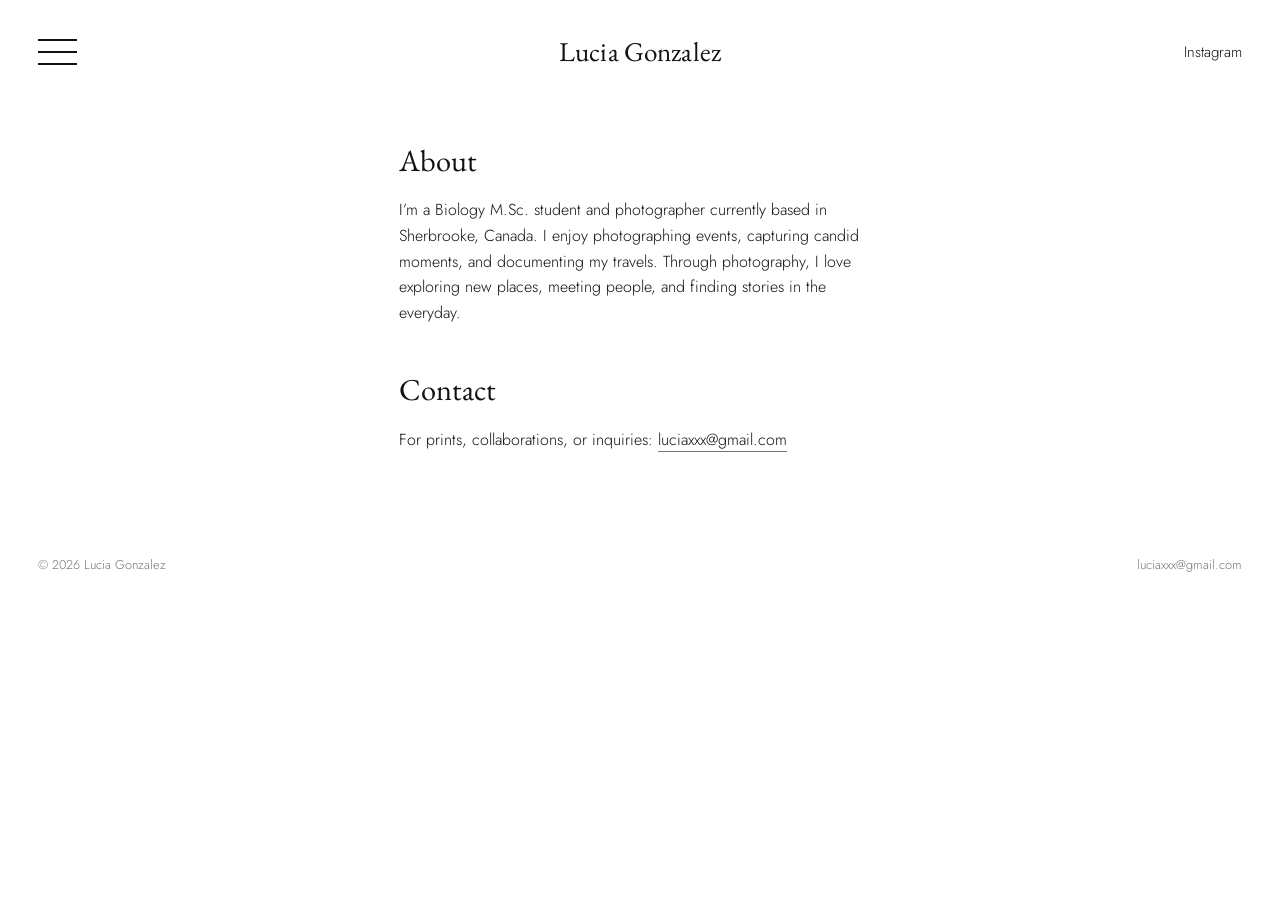
==== about.html @ f6b06390 "Minimal home page with sliding menu" ====
<!DOCTYPE html>
<html lang="en">
<head>
<title>About | Lucia Gonzalez</title>
<meta charset="UTF-8">
<meta name="viewport" content="width=device-width, initial-scale=1">
<link rel="preconnect" href="https://fonts.googleapis.com">
<link rel="preconnect" href="https://fonts.gstatic.com" crossorigin>
<link href="https://fonts.googleapis.com/css2?family=EB+Garamond:wght@400&family=Jost:wght@300;400&display=swap" rel="stylesheet">
<link rel="stylesheet" href="style.css">
</head>
<body>

<header class="top">
  <button class="menu-toggle" type="button" aria-expanded="false" aria-controls="menu" aria-label="Open menu">
    <span></span><span></span><span></span>
  </button>
  <a class="top__name" href="index.html">Lucia Gonzalez</a>
  <a class="top__social" href="https://www.instagram.com/photobymlgt" target="_blank" rel="noopener noreferrer">Instagram</a>
</header>

<nav class="menu" id="menu" aria-label="Primary">
  <a href="index.html">Home</a>
  <a href="work.html">Work</a>
  <span><a href="about.html" aria-current="page">About</a> <i>|</i> <a href="about.html#contact">Contact</a></span>
</nav>

<main class="page page--text">
  <h1>About</h1>
  <p>I&rsquo;m a Biology M.Sc. student and photographer currently based in Sherbrooke, Canada. I enjoy photographing events, capturing candid moments, and documenting my travels. Through photography, I love exploring new places, meeting people, and finding stories in the everyday.</p>
  <h1 id="contact">Contact</h1>
  <p>For prints, collaborations, or inquiries: <a href="mailto:luciaxxx@gmail.com">luciaxxx@gmail.com</a></p>
</main>

<footer class="foot">
  <p>© <span id="year">2026</span> Lucia Gonzalez</p>
  <p><a href="mailto:luciaxxx@gmail.com">luciaxxx@gmail.com</a></p>
</footer>

<script src="script.js"></script>
</body>
</html>
---- style.css ----
/* ---------- tokens ---------- */
:root{
  --bg: #FFFFFF;
  --ink: #111111;
  --ink-dim: #77756F;
  --active: #8E2B1B;

  --display: 'EB Garamond', Georgia, serif;
  --body: 'Jost', 'Avenir Next', 'Helvetica Neue', Arial, sans-serif;

  --header-h: 6.5rem;
  --pad: clamp(1.25rem, 3vw, 2.5rem);
}

*{ box-sizing: border-box; }

body{
  margin: 0;
  background: var(--bg);
  color: var(--ink);
  font-family: var(--body);
  font-weight: 300;
  font-size: 16px;
  line-height: 1.6;
  -webkit-font-smoothing: antialiased;
}

a{ color: inherit; text-decoration: none; }
a:hover{ color: var(--ink-dim); }
a:focus-visible, button:focus-visible{ outline: 2px solid var(--ink); outline-offset: 4px; }

/* ---------- header ---------- */
.top{
  position: relative;
  z-index: 30;
  height: var(--header-h);
  padding: 0 var(--pad);
  display: grid;
  grid-template-columns: 1fr auto 1fr;
  align-items: center;
  background: var(--bg);
}

.top__name{
  font-family: var(--display);
  font-size: 1.7rem;
  letter-spacing: 0.005em;
  text-align: center;
}
.top__social{
  justify-self: end;
  font-size: 0.95rem;
}

/* hamburger -> X */
.menu-toggle{
  justify-self: start;
  position: relative;
  width: 2.4rem;
  height: 1.6rem;
  padding: 0;
  border: 0;
  background: none;
  cursor: pointer;
}
.menu-toggle span{
  position: absolute;
  left: 0;
  width: 100%;
  height: 2px;
  background: var(--ink);
  transition: transform .3s ease, opacity .2s ease, top .3s ease;
}
.menu-toggle span:nth-child(1){ top: 0; }
.menu-toggle span:nth-child(2){ top: calc(50% - 1px); }
.menu-toggle span:nth-child(3){ top: calc(100% - 2px); }
.menu-toggle[aria-expanded="true"] span:nth-child(1){ top: calc(50% - 1px); transform: rotate(45deg); }
.menu-toggle[aria-expanded="true"] span:nth-child(2){ opacity: 0; }
.menu-toggle[aria-expanded="true"] span:nth-child(3){ top: calc(50% - 1px); transform: rotate(-45deg); }

/* ---------- sliding menu ---------- */
.menu{
  position: fixed;
  inset: 0 auto 0 0;
  z-index: 20;
  width: min(75vw, 760px);
  padding: calc(var(--header-h) + 3rem) calc(var(--pad) + 3.2rem) 3rem;
  display: flex;
  flex-direction: column;
  gap: 2.4rem;
  background: var(--bg);
  font-size: 1.5rem;
  transform: translateX(-100%);
  visibility: hidden;
  transition: transform .4s ease, visibility 0s linear .4s;
}
.menu.is-open{
  transform: none;
  visibility: visible;
  transition: transform .4s ease, visibility 0s;
}
.menu a[aria-current="page"]{ color: var(--active); }
.menu i{ font-style: normal; margin: 0 .2rem; }

/* ---------- home ---------- */
.home__image{
  display: block;
  width: 100%;
  height: calc(100vh - var(--header-h));
  height: calc(100svh - var(--header-h));
  min-height: 280px;
  object-fit: cover;
}

/* ---------- inner pages ---------- */
.page{ padding: 1rem var(--pad) 4rem; }
.page--text{ max-width: 62ch; margin: 0 auto; }
.page--text h1{
  font-family: var(--display);
  font-weight: 400;
  font-size: 1.9rem;
  margin: 2.5rem 0 0.8rem;
}
.page--text h1:first-child{ margin-top: 1rem; }
.page--text p{ margin: 0; }
.page--text a{ border-bottom: 1px solid var(--ink-dim); }

.album__grid{
  display: grid;
  grid-template-columns: repeat(auto-fill, minmax(280px, 1fr));
  gap: 1.5rem;
}
.card{ display: block; }
.card img, .album__photo img{
  display: block;
  width: 100%;
  aspect-ratio: 3 / 2;
  object-fit: cover;
}
.card span{ display: block; margin-top: .6rem; font-size: .95rem; }

/* album pages (kept for existing album pages) */
.album__back{ display: inline-block; color: var(--ink-dim); font-size: .85rem; margin-bottom: 2rem; }
.album__header{ margin-bottom: 2.4rem; max-width: 60ch; }
.album__header h1{ font-family: var(--display); font-weight: 400; font-size: 1.9rem; line-height: 1.15; margin: 0 0 .5rem; }
.album__tag, .album__desc{ color: var(--ink-dim); margin: 0 0 .8rem; }
.album__photo{ margin: 0; }
.album__photo figcaption{ padding-top: .5rem; color: var(--ink-dim); font-size: .8rem; }

/* ---------- footer ---------- */
.foot{
  display: flex;
  justify-content: space-between;
  flex-wrap: wrap;
  gap: 1rem;
  padding: var(--pad);
  font-size: .8rem;
  color: var(--ink-dim);
}
.foot p{ margin: 0; }

@media (max-width: 600px){
  :root{ --header-h: 5rem; }
  .top__name{ font-size: 1.4rem; }
  .menu{ width: 85vw; font-size: 1.3rem; padding-left: var(--pad); }
}

@media (prefers-reduced-motion: reduce){
  .menu, .menu.is-open, .menu-toggle span{ transition: none; }
}
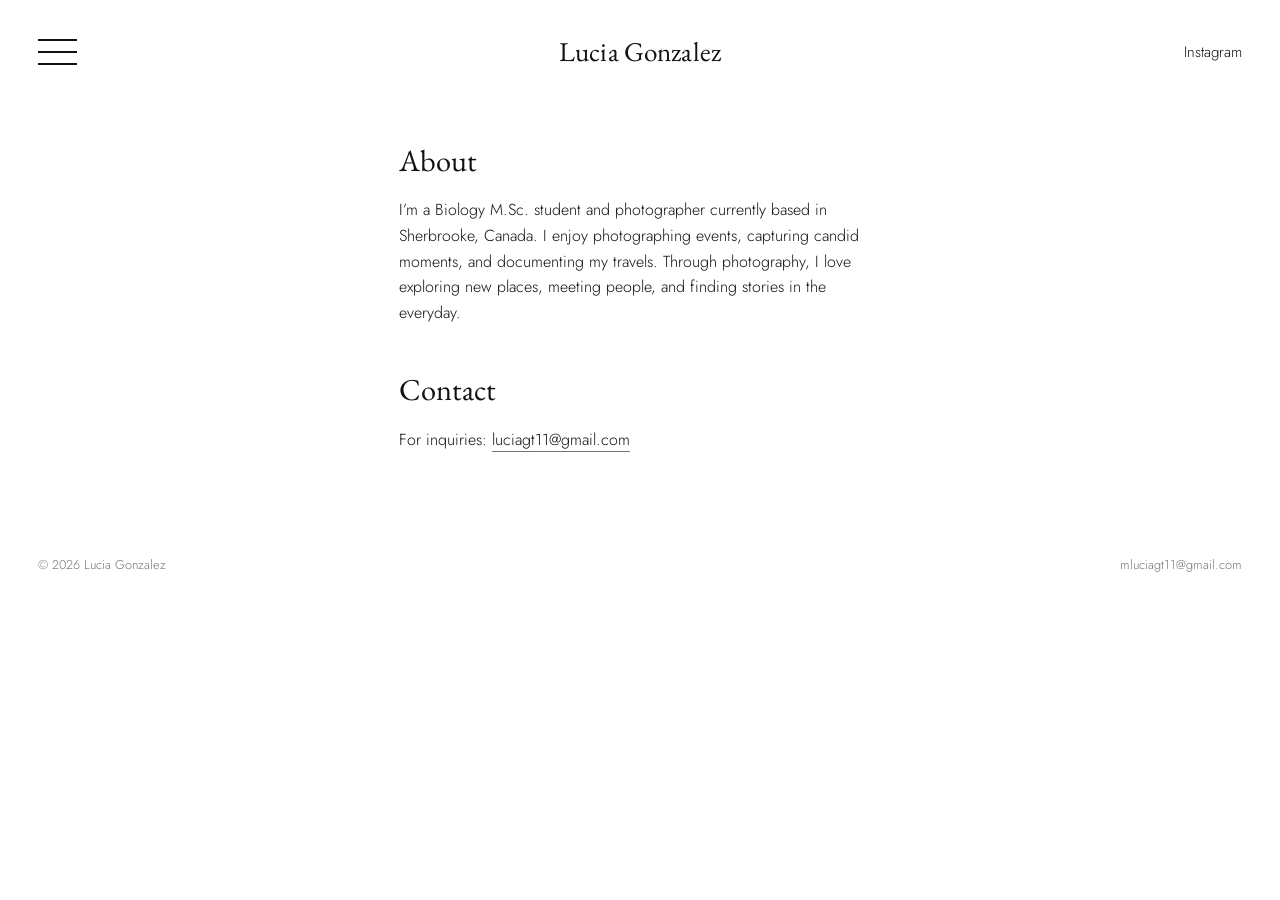
==== commit 2adc7856: "Narrower menu, single About | Contact link" ====
--- a/about.html
+++ b/about.html
@@ -22,21 +22,21 @@
 <nav class="menu" id="menu" aria-label="Primary">
   <a href="index.html">Home</a>
   <a href="work.html">Work</a>
-  <span><a href="about.html" aria-current="page">About</a> <i>|</i> <a href="about.html#contact">Contact</a></span>
+  <a href="about.html" aria-current="page">About | Contact</a>
 </nav>
 
 <main class="page page--text">
   <h1>About</h1>
   <p>I&rsquo;m a Biology M.Sc. student and photographer currently based in Sherbrooke, Canada. I enjoy photographing events, capturing candid moments, and documenting my travels. Through photography, I love exploring new places, meeting people, and finding stories in the everyday.</p>
   <h1 id="contact">Contact</h1>
-  <p>For prints, collaborations, or inquiries: <a href="mailto:luciaxxx@gmail.com">luciaxxx@gmail.com</a></p>
+  <p>For inquiries: <a href="mailto:luciagt11@gmail.com">luciagt11@gmail.com</a></p>
 </main>
 
 <footer class="foot">
   <p>© <span id="year">2026</span> Lucia Gonzalez</p>
-  <p><a href="mailto:luciaxxx@gmail.com">luciaxxx@gmail.com</a></p>
+  <p><a href="mailto:mluciagt11@gmail.com">mluciagt11@gmail.com</a></p>
 </footer>
 
 <script src="script.js"></script>
 </body>
-</html>
+</html>
--- a/style.css
+++ b/style.css
@@ -83,8 +83,8 @@
   position: fixed;
   inset: 0 auto 0 0;
   z-index: 20;
-  width: min(75vw, 760px);
-  padding: calc(var(--header-h) + 3rem) calc(var(--pad) + 3.2rem) 3rem;
+  width: clamp(300px, 30vw, 480px);
+  padding: calc(var(--header-h) + 3rem) var(--pad) 3rem calc(var(--pad) + 2rem);
   display: flex;
   flex-direction: column;
   gap: 2.4rem;
@@ -100,7 +100,6 @@
   transition: transform .4s ease, visibility 0s;
 }
 .menu a[aria-current="page"]{ color: var(--active); }
-.menu i{ font-style: normal; margin: 0 .2rem; }
 
 /* ---------- home ---------- */
 .home__image{
@@ -167,4 +166,4 @@
 
 @media (prefers-reduced-motion: reduce){
   .menu, .menu.is-open, .menu-toggle span{ transition: none; }
-}
+}
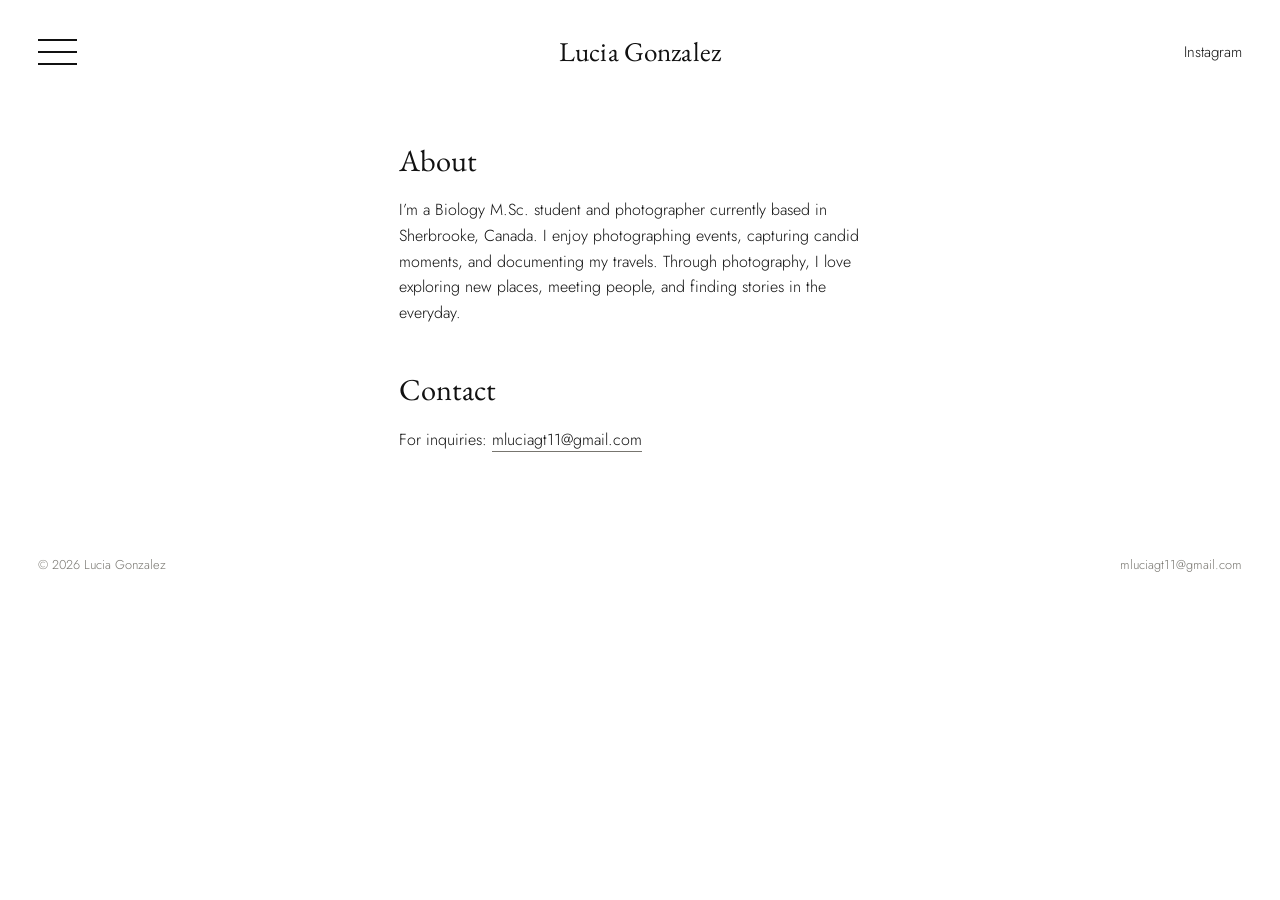
==== commit f750693c: "Add Jineteada album" ====
--- a/about.html
+++ b/about.html
@@ -21,7 +21,7 @@
 
 <nav class="menu" id="menu" aria-label="Primary">
   <a href="index.html">Home</a>
-  <a href="work.html">Work</a>
+  <a href="work.html">Field Notes</a>
   <a href="about.html" aria-current="page">About | Contact</a>
 </nav>
 
@@ -29,7 +29,7 @@
   <h1>About</h1>
   <p>I&rsquo;m a Biology M.Sc. student and photographer currently based in Sherbrooke, Canada. I enjoy photographing events, capturing candid moments, and documenting my travels. Through photography, I love exploring new places, meeting people, and finding stories in the everyday.</p>
   <h1 id="contact">Contact</h1>
-  <p>For inquiries: <a href="mailto:luciagt11@gmail.com">luciagt11@gmail.com</a></p>
+  <p>For inquiries: <a href="mailto:mluciagt11@gmail.com">mluciagt11@gmail.com</a></p>
 </main>
 
 <footer class="foot">
--- a/style.css
+++ b/style.css
@@ -166,4 +166,46 @@
 
 @media (prefers-reduced-motion: reduce){
   .menu, .menu.is-open, .menu-toggle span{ transition: none; }
+}
+
+/* ---------- story / album page ---------- */
+.story{
+  display: grid;
+  grid-template-columns: minmax(0, 4fr) minmax(0, 6fr);
+  gap: clamp(1.5rem, 4vw, 4rem);
+  align-items: start;
+}
+.story img{ display: block; width: 100%; height: auto; }
+.story__text h1{
+  font-family: var(--display);
+  font-weight: 400;
+  font-size: 1.9rem;
+  line-height: 1.15;
+  margin: 0;
+}
+.story__place{
+  font-family: var(--display);
+  font-style: italic;
+  font-size: 1.25rem;
+  margin: 0.5rem 0 3rem;
+}
+.story__text p{
+  margin: 0 0 1.2rem;
+  max-width: 56ch;
+}
+.story__text p:not(.story__place){
+  text-align: justify;
+  hyphens: auto;
+}
+.story__gallery{
+  display: grid;
+  grid-template-columns: 1fr 1fr;
+  gap: clamp(1.5rem, 4vw, 4rem);
+  align-items: start;
+  margin-top: clamp(2rem, 6vw, 5rem);
+}
+.story__gallery img{ display: block; width: 100%; height: auto; }
+
+@media (max-width: 800px){
+  .story, .story__gallery{ grid-template-columns: 1fr; }
 }
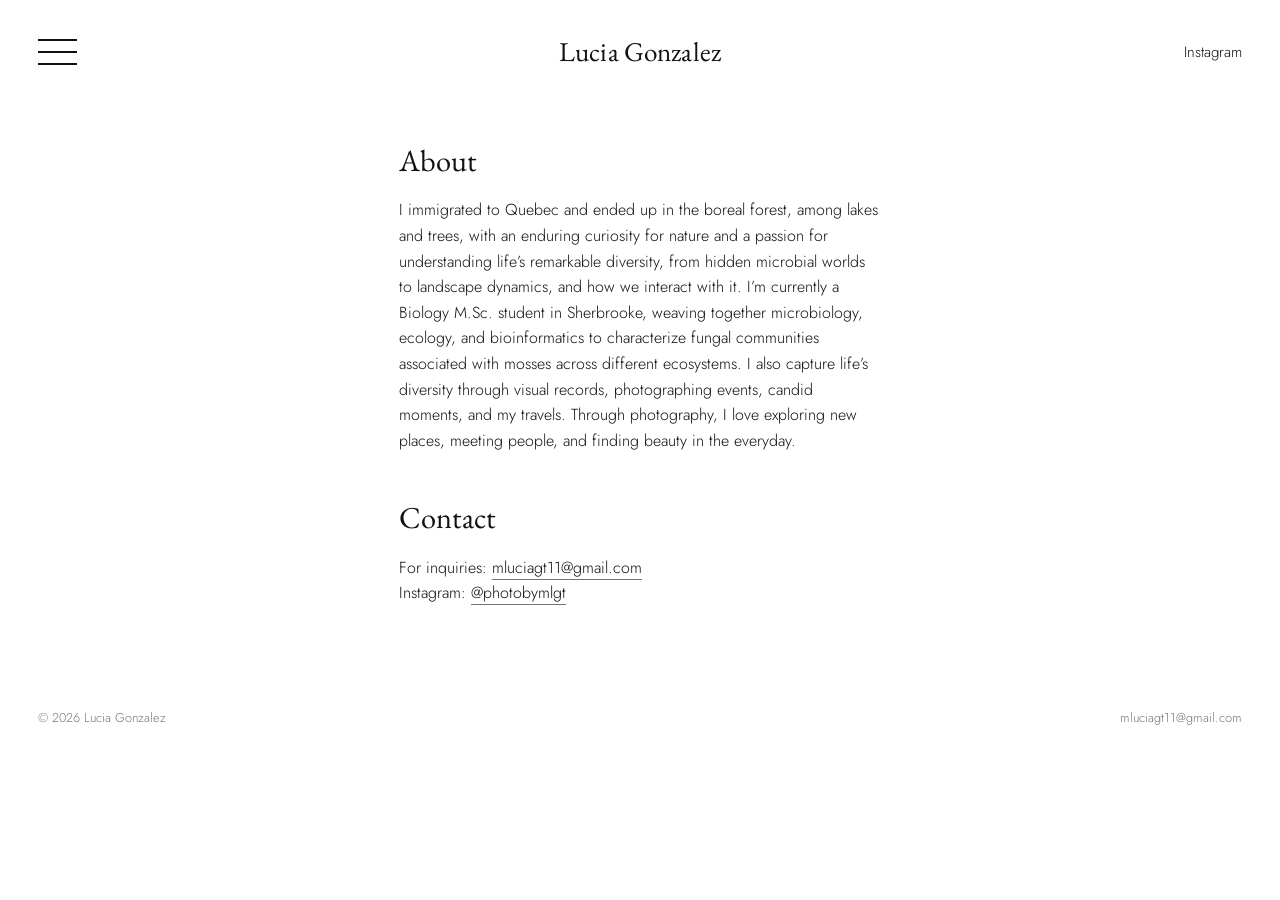
==== commit 699df22a: "add text" ====
--- a/about.html
+++ b/about.html
@@ -27,9 +27,12 @@
 
 <main class="page page--text">
   <h1>About</h1>
-  <p>I&rsquo;m a Biology M.Sc. student and photographer currently based in Sherbrooke, Canada. I enjoy photographing events, capturing candid moments, and documenting my travels. Through photography, I love exploring new places, meeting people, and finding stories in the everyday.</p>
+  <p>I immigrated to Quebec and ended up in the boreal forest, among lakes and trees, with an enduring curiosity for nature and a passion for understanding life&rsquo;s remarkable diversity, from hidden microbial worlds to landscape dynamics, and how we interact with it. 
+    I&rsquo;m currently a Biology M.Sc. student in Sherbrooke, weaving together microbiology, ecology, and bioinformatics to characterize fungal communities associated with mosses across different ecosystems. I also capture life&rsquo;s diversity through visual records, photographing events, candid moments, and my travels. Through photography, 
+    I love exploring new places, meeting people, and finding beauty in the everyday.</p>
   <h1 id="contact">Contact</h1>
   <p>For inquiries: <a href="mailto:mluciagt11@gmail.com">mluciagt11@gmail.com</a></p>
+  <p>Instagram: <a href="https://www.instagram.com/photobymlgt/" target="_blank" rel="noopener">@photobymlgt</a></p>
 </main>
 
 <footer class="foot">
--- a/style.css
+++ b/style.css
@@ -171,9 +171,11 @@
 /* ---------- story / album page ---------- */
 .story{
   display: grid;
-  grid-template-columns: minmax(0, 4fr) minmax(0, 6fr);
-  gap: clamp(1.5rem, 4vw, 4rem);
+  grid-template-columns: minmax(0, 5fr) minmax(0, 5fr);
+  gap: clamp(2rem, 5vw, 5rem);
   align-items: start;
+  max-width: 1240px;
+  margin-inline: auto;
 }
 .story img{ display: block; width: 100%; height: auto; }
 .story__text h1{
@@ -191,7 +193,7 @@
 }
 .story__text p{
   margin: 0 0 1.2rem;
-  max-width: 56ch;
+  max-width: 64ch;
 }
 .story__text p:not(.story__place){
   text-align: justify;
@@ -203,9 +205,72 @@
   gap: clamp(1.5rem, 4vw, 4rem);
   align-items: start;
   margin-top: clamp(2rem, 6vw, 5rem);
+  max-width: 1240px;
+  margin-inline: auto;
 }
 .story__gallery img{ display: block; width: 100%; height: auto; }
 
 @media (max-width: 800px){
   .story, .story__gallery{ grid-template-columns: 1fr; }
+}
+
+/* ---------- lightbox ---------- */
+[data-gallery] img{ cursor: zoom-in; }
+
+.lb{
+  position: fixed;
+  inset: 0;
+  z-index: 100;
+  display: flex;
+  align-items: center;
+  justify-content: center;
+  background: var(--bg);
+  animation: lb-in .2s ease;
+}
+.lb[hidden]{ display: none; }
+@keyframes lb-in{ from{ opacity: 0; } to{ opacity: 1; } }
+
+.lb__img{
+  display: block;
+  max-width: calc(100vw - 9rem);
+  max-height: calc(100vh - 7rem);
+  max-height: calc(100svh - 7rem);
+  width: auto;
+  height: auto;
+  object-fit: contain;
+}
+
+.lb__btn{
+  position: absolute;
+  padding: 0.75rem;
+  border: 0;
+  background: none;
+  cursor: pointer;
+  line-height: 0;
+}
+.lb__btn svg{
+  display: block;
+  fill: none;
+  stroke: var(--ink);
+  stroke-width: 1.5;
+  stroke-linecap: butt;
+}
+.lb__btn[hidden]{ display: none; }
+.lb__close{ top: 1.25rem; right: 1.5rem; }
+.lb__close svg{ width: 2.2rem; height: 2.2rem; }
+.lb__prev, .lb__next{ top: 50%; transform: translateY(-50%); }
+.lb__prev{ left: 0.75rem; }
+.lb__next{ right: 0.75rem; }
+.lb__prev svg, .lb__next svg{ width: 1.6rem; height: 3.2rem; }
+.lb__btn:hover{ opacity: .6; }
+
+@media (max-width: 600px){
+  .lb__img{ max-width: 100vw; max-height: calc(100svh - 9rem); }
+  .lb__prev, .lb__next{ top: auto; bottom: 1rem; transform: none; }
+  .lb__prev{ left: 1.5rem; }
+  .lb__next{ right: 1.5rem; }
+}
+
+@media (prefers-reduced-motion: reduce){
+  .lb{ animation: none; }
 }
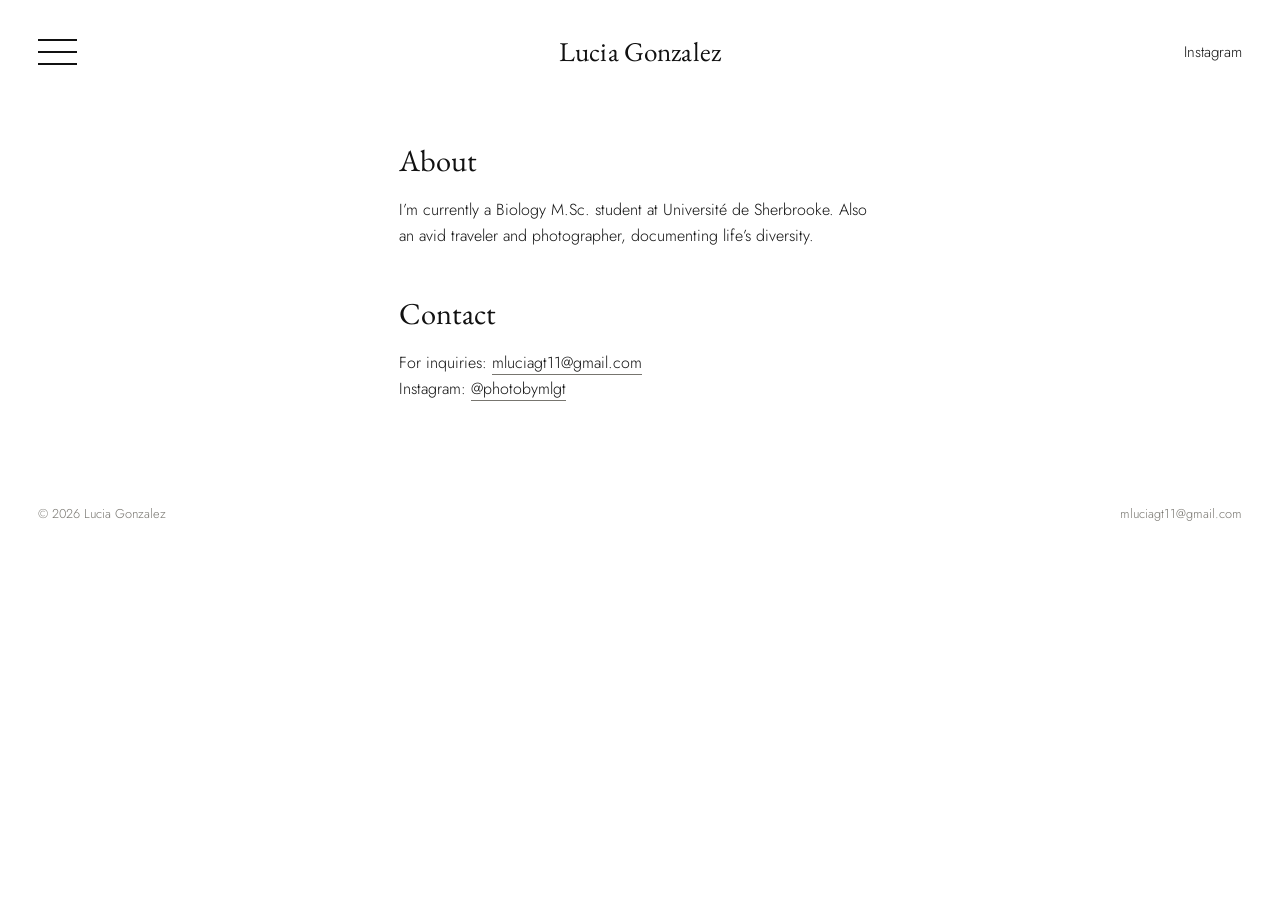
==== commit 6d80c401: "Correct text" ====
--- a/about.html
+++ b/about.html
@@ -27,9 +27,7 @@
 
 <main class="page page--text">
   <h1>About</h1>
-  <p>I immigrated to Quebec and ended up in the boreal forest, among lakes and trees, with an enduring curiosity for nature and a passion for understanding life&rsquo;s remarkable diversity, from hidden microbial worlds to landscape dynamics, and how we interact with it. 
-    I&rsquo;m currently a Biology M.Sc. student in Sherbrooke, weaving together microbiology, ecology, and bioinformatics to characterize fungal communities associated with mosses across different ecosystems. I also capture life&rsquo;s diversity through visual records, photographing events, candid moments, and my travels. Through photography, 
-    I love exploring new places, meeting people, and finding beauty in the everyday.</p>
+  <p>I&rsquo;m currently a Biology M.Sc. student at Université de Sherbrooke. Also an avid traveler and photographer, documenting life&rsquo;s diversity.</p>
   <h1 id="contact">Contact</h1>
   <p>For inquiries: <a href="mailto:mluciagt11@gmail.com">mluciagt11@gmail.com</a></p>
   <p>Instagram: <a href="https://www.instagram.com/photobymlgt/" target="_blank" rel="noopener">@photobymlgt</a></p>
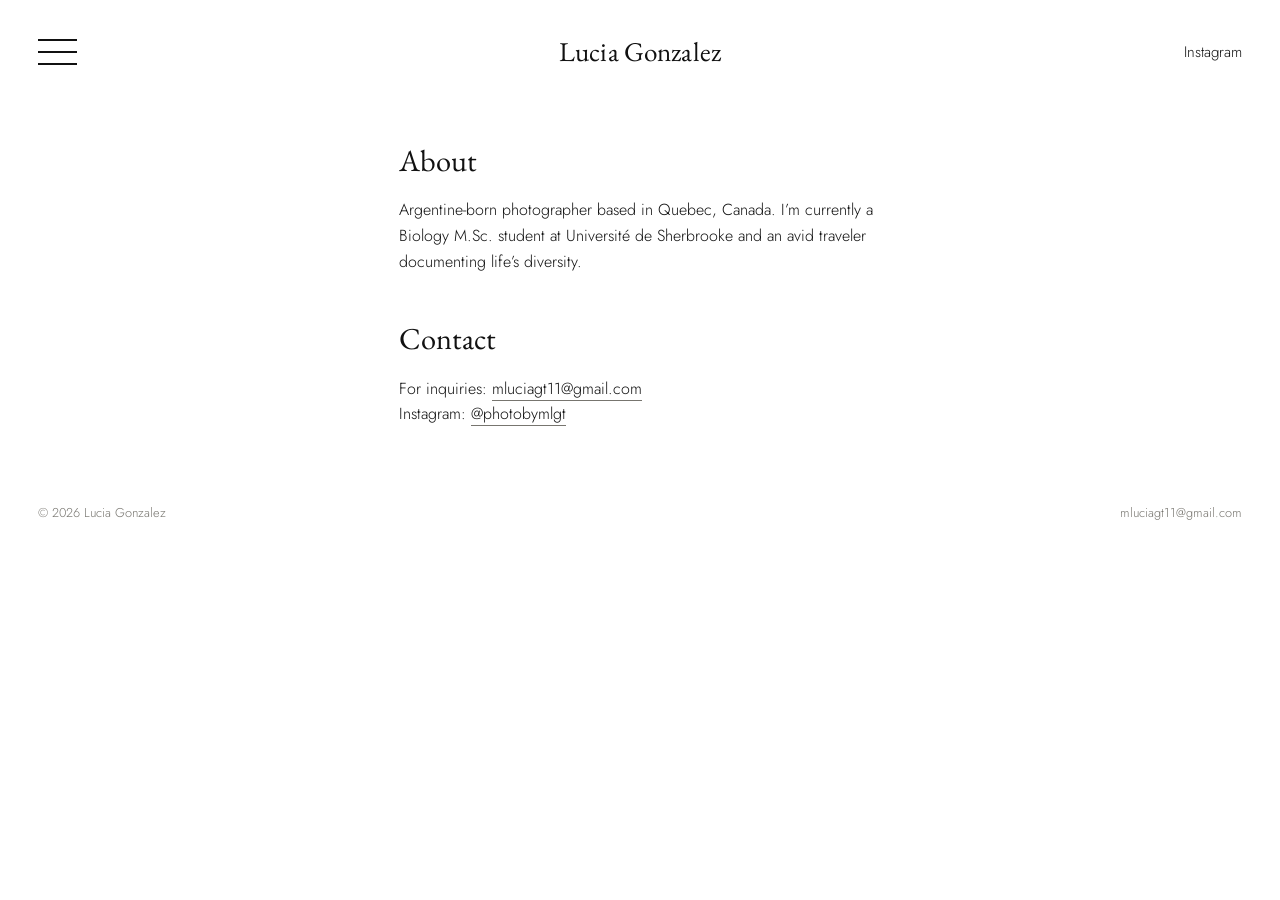
==== commit 906a543b: "About" ====
--- a/about.html
+++ b/about.html
@@ -27,7 +27,7 @@
 
 <main class="page page--text">
   <h1>About</h1>
-  <p>I&rsquo;m currently a Biology M.Sc. student at Université de Sherbrooke. Also an avid traveler and photographer, documenting life&rsquo;s diversity.</p>
+  <p>Argentine-born photographer based in Quebec, Canada. I&rsquo;m currently a Biology M.Sc. student at Universit&eacute; de Sherbrooke and an avid traveler documenting life&rsquo;s diversity.</p>
   <h1 id="contact">Contact</h1>
   <p>For inquiries: <a href="mailto:mluciagt11@gmail.com">mluciagt11@gmail.com</a></p>
   <p>Instagram: <a href="https://www.instagram.com/photobymlgt/" target="_blank" rel="noopener">@photobymlgt</a></p>
--- a/style.css
+++ b/style.css
@@ -152,7 +152,7 @@
   justify-content: space-between;
   flex-wrap: wrap;
   gap: 1rem;
-  padding: var(--pad);
+  padding: .75rem var(--pad) var(--pad);
   font-size: .8rem;
   color: var(--ink-dim);
 }
